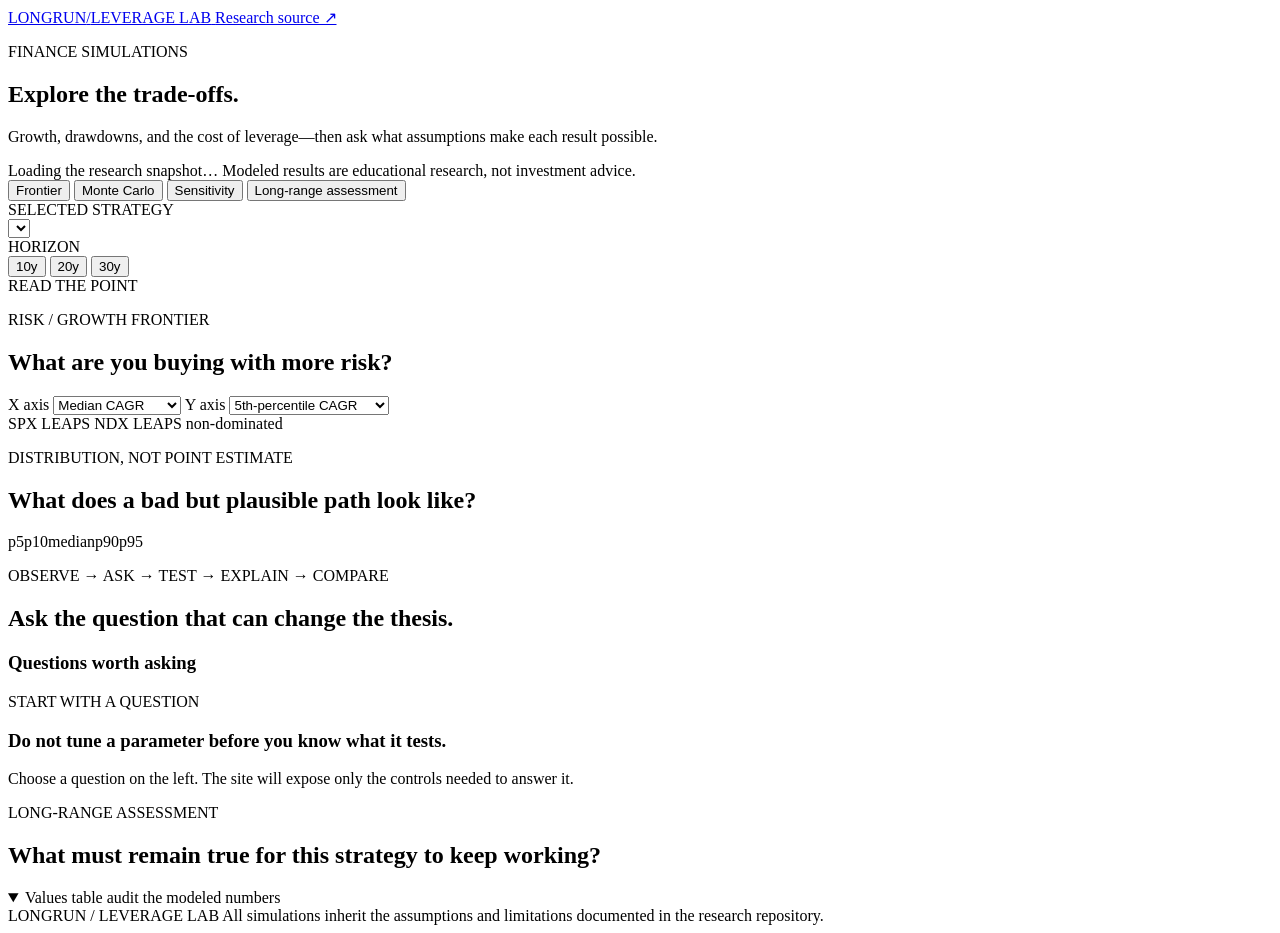
==== site/index.html @ 4861a901 "Add GitHub Pages app shell for Leverage Lab" ====
<!doctype html>
<html lang="en">
<head>
  <meta charset="utf-8" />
  <meta name="viewport" content="width=device-width, initial-scale=1" />
  <meta name="description" content="Explore long-run leverage strategies, their frontiers, and the assumptions that make them work or fail." />
  <title>Longrun · Leverage Lab</title>
  <link rel="stylesheet" href="styles.css" />
</head>
<body>
  <header class="site-header">
    <a class="brand" href="#" aria-label="Longrun Leverage Lab home">
      <span>LONGRUN</span><span class="brand-slash">/</span><span>LEVERAGE LAB</span>
    </a>
    <a class="source-link" href="https://github.com/pcarlsgaard/longrun_leverage" target="_blank" rel="noreferrer">Research source ↗</a>
  </header>

  <main>
    <section class="hero">
      <p class="eyebrow">FINANCE SIMULATIONS</p>
      <h1>Explore the trade-offs.</h1>
      <p class="hero-copy">Growth, drawdowns, and the cost of leverage—then ask what assumptions make each result possible.</p>
      <div class="hero-meta">
        <span id="snapshot-status" class="status-dot">Loading the research snapshot…</span>
        <span>Modeled results are educational research, not investment advice.</span>
      </div>
    </section>

    <nav class="analysis-nav" aria-label="Analysis modes">
      <button class="nav-tab active" data-view="frontier">Frontier</button>
      <button class="nav-tab" data-view="montecarlo">Monte Carlo</button>
      <button class="nav-tab" data-view="sensitivity">Sensitivity</button>
      <button class="nav-tab" data-view="longrange">Long-range assessment</button>
    </nav>

    <section class="workspace">
      <aside class="strategy-rail">
        <div class="rail-sticky">
          <div class="rail-label">SELECTED STRATEGY</div>
          <select id="strategy-select" aria-label="Selected strategy"></select>
          <div id="strategy-summary" class="strategy-summary"></div>

          <div class="rail-label rail-space">HORIZON</div>
          <div class="segmented" id="horizon-control" aria-label="Horizon">
            <button data-horizon="10">10y</button>
            <button data-horizon="20" class="active">20y</button>
            <button data-horizon="30">30y</button>
          </div>

          <div class="rail-label rail-space">READ THE POINT</div>
          <div id="point-reading" class="point-reading"></div>
        </div>
      </aside>

      <div class="analysis-area">
        <section id="view-frontier" class="view active">
          <div class="section-heading">
            <div>
              <p class="eyebrow">RISK / GROWTH FRONTIER</p>
              <h2>What are you buying with more risk?</h2>
            </div>
            <div class="axis-picker">
              <label>
                X axis
                <select id="x-axis">
                  <option value="cagr_p50">Median CAGR</option>
                  <option value="mean_delta_exposure">Mean equity delta</option>
                  <option value="premium_budget">Premium budget</option>
                </select>
              </label>
              <label>
                Y axis
                <select id="y-axis">
                  <option value="cagr_p5">5th-percentile CAGR</option>
                  <option value="max_drawdown_median">Median max drawdown</option>
                  <option value="prob_drawdown_worse_than_60">P(drawdown &gt;60%)</option>
                </select>
              </label>
            </div>
          </div>
          <div class="chart-card">
            <div id="frontier-chart" class="svg-chart" role="img" aria-label="Efficient frontier scatter plot"></div>
            <div class="chart-legend"><span class="legend-dot spx"></span>SPX LEAPS <span class="legend-dot ndx"></span>NDX LEAPS <span class="legend-ring"></span>non-dominated</div>
          </div>
          <div id="frontier-insight" class="insight-card"></div>
        </section>

        <section id="view-montecarlo" class="view">
          <div class="section-heading">
            <div>
              <p class="eyebrow">DISTRIBUTION, NOT POINT ESTIMATE</p>
              <h2>What does a bad but plausible path look like?</h2>
            </div>
          </div>
          <div id="mc-metrics" class="metric-grid"></div>
          <div class="chart-card distribution-card">
            <div class="distribution-labels"><span>p5</span><span>p10</span><span>median</span><span>p90</span><span>p95</span></div>
            <div id="distribution-strip" class="distribution-strip"></div>
          </div>
          <div id="mc-explanation" class="insight-card"></div>
        </section>

        <section id="view-sensitivity" class="view">
          <div class="section-heading">
            <div>
              <p class="eyebrow">OBSERVE → ASK → TEST → EXPLAIN → COMPARE</p>
              <h2>Ask the question that can change the thesis.</h2>
            </div>
          </div>
          <div id="thesis-card" class="thesis-card"></div>
          <div class="sensitivity-layout">
            <div>
              <h3>Questions worth asking</h3>
              <div id="question-list" class="question-list"></div>
            </div>
            <div id="experiment-panel" class="experiment-panel">
              <div class="empty-experiment">
                <p class="eyebrow">START WITH A QUESTION</p>
                <h3>Do not tune a parameter before you know what it tests.</h3>
                <p>Choose a question on the left. The site will expose only the controls needed to answer it.</p>
              </div>
            </div>
          </div>
        </section>

        <section id="view-longrange" class="view">
          <div class="section-heading">
            <div>
              <p class="eyebrow">LONG-RANGE ASSESSMENT</p>
              <h2>What must remain true for this strategy to keep working?</h2>
            </div>
          </div>
          <div id="longrange-interpretation" class="longrange-grid"></div>
          <details class="values-details" open>
            <summary>Values table <span>audit the modeled numbers</span></summary>
            <div class="table-wrap"><table id="values-table"></table></div>
          </details>
        </section>
      </div>
    </section>
  </main>

  <footer>
    <span>LONGRUN / LEVERAGE LAB</span>
    <span>All simulations inherit the assumptions and limitations documented in the research repository.</span>
  </footer>

  <script src="app.js" defer></script>
</body>
</html>
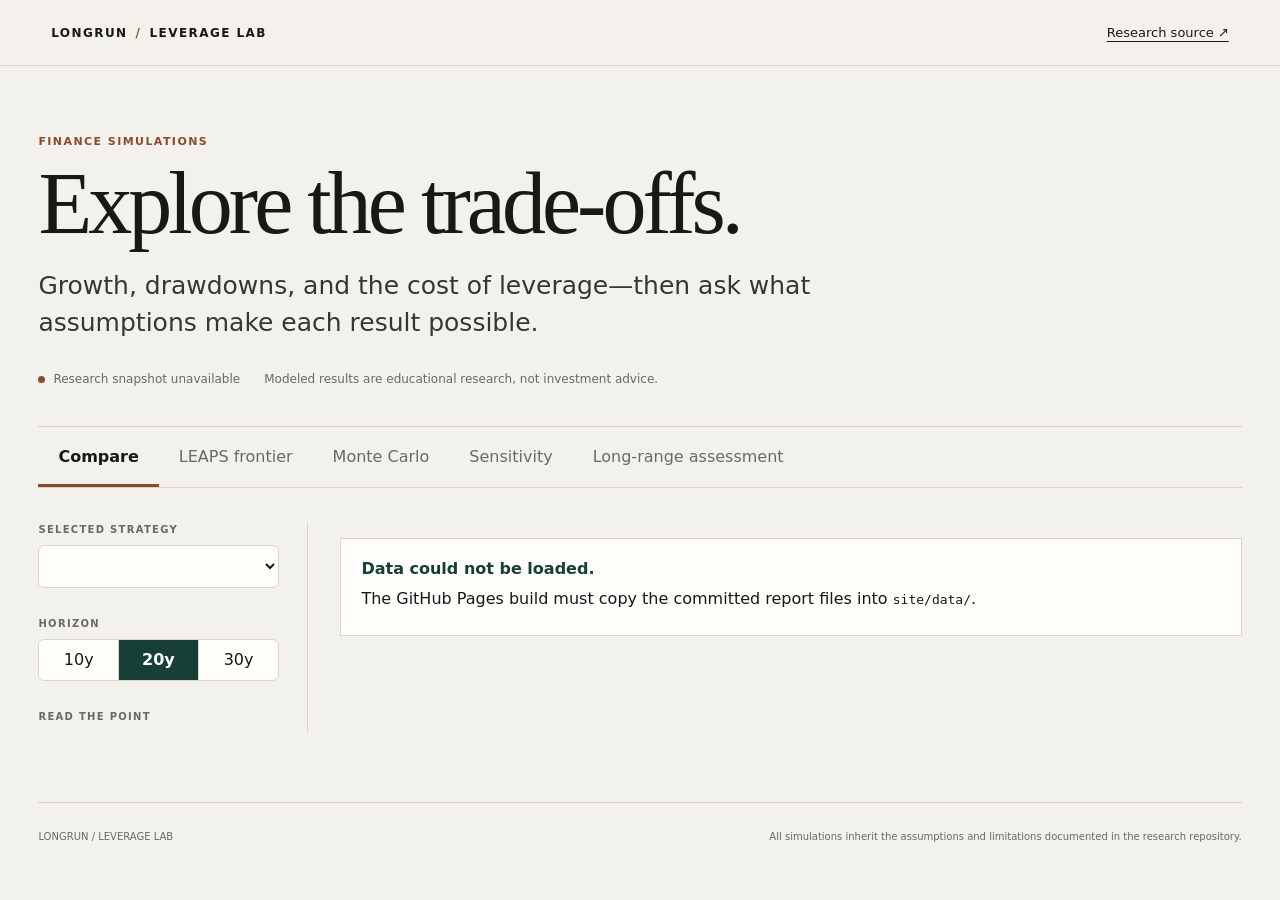
==== commit 576e59a0: "Restore cross-strategy compare home view" ====
--- a/site/index.html
+++ b/site/index.html
@@ -27,7 +27,8 @@
     </section>
 
     <nav class="analysis-nav" aria-label="Analysis modes">
-      <button class="nav-tab active" data-view="frontier">Frontier</button>
+      <button class="nav-tab active" data-view="compare">Compare</button>
+      <button class="nav-tab" data-view="frontier">LEAPS frontier</button>
       <button class="nav-tab" data-view="montecarlo">Monte Carlo</button>
       <button class="nav-tab" data-view="sensitivity">Sensitivity</button>
       <button class="nav-tab" data-view="longrange">Long-range assessment</button>
@@ -53,7 +54,41 @@
       </aside>
 
       <div class="analysis-area">
-        <section id="view-frontier" class="view active">
+        <section id="view-compare" class="view active">
+          <div class="section-heading">
+            <div>
+              <p class="eyebrow">CROSS-STRATEGY COMPARISON</p>
+              <h2>Compare mechanisms in one frame.</h2>
+              <p class="compare-subcopy">Vanilla indexes, always-on leverage, SMA-managed leverage, stock/bond portfolios, and LEAPS can all live in the same comparison basket.</p>
+            </div>
+            <div class="axis-picker">
+              <label>X axis<select id="compare-x"></select></label>
+              <label>Y axis<select id="compare-y"></select></label>
+            </div>
+          </div>
+          <div class="compare-toolbar">
+            <div id="compare-presets" class="control-row"></div>
+            <button id="compare-reset" class="control-chip">Reset basket</button>
+          </div>
+          <div class="chart-card">
+            <div id="compare-chart" class="svg-chart" role="img" aria-label="Cross-strategy comparison chart"></div>
+            <div id="compare-legend" class="chart-legend"></div>
+          </div>
+          <div id="compare-insight" class="insight-card"></div>
+          <div class="compare-grid">
+            <div>
+              <h3>Strategy universe</h3>
+              <div id="compare-universe" class="compare-universe"></div>
+            </div>
+            <div>
+              <h3>Selected basket</h3>
+              <div class="table-wrap"><table id="compare-table"></table></div>
+            </div>
+          </div>
+          <div class="method-note">Historical comparison uses each strategy's committed reconstructed history. LEAPS points use the frontier historical simulation; SMA points use the corrected price-signal, LAG2/25-bp implementation where available. Use the Monte Carlo and Sensitivity tabs for model-specific uncertainty.</div>
+        </section>
+
+        <section id="view-frontier" class="view">
           <div class="section-heading">
             <div>
               <p class="eyebrow">RISK / GROWTH FRONTIER</p>
@@ -146,5 +181,6 @@
   </footer>
 
   <script src="app.js" defer></script>
+  <script src="compare.js" defer></script>
 </body>
 </html>
--- a/site/styles.css
+++ b/site/styles.css
@@ -0,0 +1,213 @@
+:root {
+  color-scheme: light;
+  --bg: #f3f1eb;
+  --paper: #fffefa;
+  --ink: #161916;
+  --muted: #666b65;
+  --line: #d8d5cc;
+  --soft: #e9e6dd;
+  --accent: #173f36;
+  --accent-2: #8a4a2f;
+  --accent-3: #486f82;
+  --good: #245c4d;
+  --warn: #88511f;
+  --shadow: 0 14px 45px rgba(35, 38, 33, .08);
+}
+
+* { box-sizing: border-box; }
+html { scroll-behavior: smooth; }
+body {
+  margin: 0;
+  background: var(--bg);
+  color: var(--ink);
+  font-family: Inter, ui-sans-serif, system-ui, -apple-system, BlinkMacSystemFont, "Segoe UI", sans-serif;
+  line-height: 1.5;
+}
+button, select { font: inherit; }
+button { color: inherit; }
+
+.site-header {
+  height: 66px;
+  display: flex;
+  align-items: center;
+  justify-content: space-between;
+  padding: 0 4vw;
+  border-bottom: 1px solid var(--line);
+  background: rgba(243,241,235,.92);
+  backdrop-filter: blur(14px);
+  position: sticky;
+  top: 0;
+  z-index: 20;
+}
+.brand {
+  text-decoration: none;
+  color: var(--ink);
+  font-size: 12px;
+  font-weight: 800;
+  letter-spacing: .12em;
+}
+.brand-slash { color: var(--accent-2); margin: 0 8px; }
+.source-link { color: var(--ink); font-size: 13px; text-decoration-thickness: 1px; text-underline-offset: 4px; }
+
+main { width: min(1500px, 94vw); margin: 0 auto; }
+.hero { padding: 68px 0 38px; border-bottom: 1px solid var(--line); }
+.eyebrow { margin: 0 0 10px; color: var(--accent-2); font-size: 11px; font-weight: 800; letter-spacing: .13em; }
+h1 { margin: 0; font-family: Georgia, "Times New Roman", serif; font-size: clamp(44px, 7vw, 88px); font-weight: 500; letter-spacing: -.045em; line-height: .98; }
+.hero-copy { max-width: 790px; margin: 20px 0 0; color: #343834; font-size: clamp(18px, 2vw, 25px); }
+.hero-meta { display: flex; gap: 24px; flex-wrap: wrap; margin-top: 28px; font-size: 12px; color: var(--muted); }
+.status-dot::before { content: ""; display: inline-block; width: 7px; height: 7px; margin-right: 8px; border-radius: 50%; background: var(--accent-2); }
+.status-dot.ready::before { background: var(--good); }
+
+.analysis-nav { display: flex; gap: 0; overflow-x: auto; border-bottom: 1px solid var(--line); }
+.nav-tab { border: 0; background: transparent; padding: 18px 20px 15px; color: var(--muted); cursor: pointer; border-bottom: 3px solid transparent; white-space: nowrap; }
+.nav-tab:hover { color: var(--ink); }
+.nav-tab.active { color: var(--ink); border-bottom-color: var(--accent-2); font-weight: 700; }
+
+.workspace { display: grid; grid-template-columns: 270px minmax(0,1fr); gap: 32px; padding: 34px 0 70px; }
+.strategy-rail { border-right: 1px solid var(--line); padding-right: 28px; }
+.rail-sticky { position: sticky; top: 92px; }
+.rail-label { font-size: 10px; font-weight: 800; color: var(--muted); letter-spacing: .13em; margin-bottom: 8px; }
+.rail-space { margin-top: 28px; }
+#strategy-select, .axis-picker select {
+  width: 100%;
+  border: 1px solid var(--line);
+  background: var(--paper);
+  padding: 10px 12px;
+  border-radius: 6px;
+  color: var(--ink);
+}
+.strategy-summary { margin-top: 14px; font-size: 13px; color: var(--muted); }
+.strategy-summary strong { color: var(--ink); }
+.segmented { display: grid; grid-template-columns: repeat(3,1fr); border: 1px solid var(--line); border-radius: 7px; overflow: hidden; }
+.segmented button { padding: 8px 5px; border: 0; border-right: 1px solid var(--line); background: var(--paper); cursor: pointer; }
+.segmented button:last-child { border-right: 0; }
+.segmented button.active { color: white; background: var(--accent); font-weight: 700; }
+.point-reading { font-size: 13px; color: var(--muted); }
+.point-reading p { margin: 0 0 10px; }
+.point-reading strong { color: var(--ink); }
+
+.analysis-area { min-width: 0; }
+.view { display: none; animation: fade .2s ease; }
+.view.active { display: block; }
+@keyframes fade { from { opacity: .4; transform: translateY(3px); } to { opacity: 1; transform: none; } }
+.section-heading { display: flex; justify-content: space-between; gap: 30px; align-items: flex-end; margin-bottom: 22px; }
+h2 { margin: 0; font-family: Georgia, "Times New Roman", serif; font-weight: 500; font-size: clamp(30px, 4vw, 48px); letter-spacing: -.03em; }
+h3 { margin: 0 0 10px; font-size: 18px; }
+.axis-picker { display: flex; gap: 10px; }
+.axis-picker label { width: 160px; font-size: 10px; color: var(--muted); text-transform: uppercase; letter-spacing: .08em; }
+.axis-picker select { margin-top: 5px; text-transform: none; letter-spacing: normal; font-size: 12px; }
+
+.chart-card, .thesis-card, .experiment-panel, .values-details, .insight-card {
+  background: var(--paper);
+  border: 1px solid var(--line);
+  box-shadow: var(--shadow);
+}
+.chart-card { padding: 20px; min-height: 510px; }
+.svg-chart { min-height: 450px; width: 100%; overflow: hidden; }
+.svg-chart svg { width: 100%; height: 450px; display: block; }
+.chart-legend { display: flex; align-items: center; flex-wrap: wrap; gap: 8px; font-size: 11px; color: var(--muted); padding-top: 6px; }
+.legend-dot { width: 9px; height: 9px; border-radius: 50%; display: inline-block; }
+.legend-dot.spx { background: var(--accent); }
+.legend-dot.ndx { background: var(--accent-2); }
+.legend-ring { width: 11px; height: 11px; border: 2px solid var(--ink); border-radius: 50%; display: inline-block; margin-left: 12px; }
+.insight-card { margin-top: 16px; padding: 18px 20px; box-shadow: none; }
+.insight-card strong { color: var(--accent); }
+.insight-card p { margin: 6px 0; }
+
+.metric-grid { display: grid; grid-template-columns: repeat(4,1fr); gap: 10px; margin-bottom: 14px; }
+.metric { background: var(--paper); border: 1px solid var(--line); padding: 18px; min-height: 115px; }
+.metric .label { font-size: 10px; color: var(--muted); text-transform: uppercase; letter-spacing: .1em; }
+.metric .value { display: block; font-family: Georgia, serif; font-size: 32px; margin-top: 8px; }
+.metric .sub { display: block; margin-top: 5px; font-size: 11px; color: var(--muted); }
+.distribution-card { min-height: 180px; }
+.distribution-labels { display: grid; grid-template-columns: repeat(5,1fr); color: var(--muted); font-size: 11px; }
+.distribution-labels span:nth-child(n+2) { text-align: center; }
+.distribution-labels span:last-child { text-align: right; }
+.distribution-strip { height: 90px; position: relative; margin-top: 25px; }
+.dist-line { position: absolute; top: 42px; height: 2px; background: var(--line); left: 2%; right: 2%; }
+.dist-point { position: absolute; top: 32px; width: 20px; height: 20px; margin-left: -10px; border-radius: 50%; border: 2px solid var(--paper); box-shadow: 0 0 0 1px var(--line); background: var(--accent); }
+.dist-point.median { width: 26px; height: 26px; top: 29px; margin-left: -13px; background: var(--accent-2); }
+.dist-value { position: absolute; top: 62px; transform: translateX(-50%); font-size: 10px; white-space: nowrap; color: var(--muted); }
+
+.thesis-card { padding: 23px; margin-bottom: 24px; }
+.thesis-card .thesis-main { font-family: Georgia, serif; font-size: 21px; max-width: 920px; }
+.thesis-columns { display: grid; grid-template-columns: 1fr 1fr; gap: 24px; margin-top: 18px; }
+.mini-list { margin: 0; padding-left: 18px; color: var(--muted); font-size: 13px; }
+.mini-list li { margin-bottom: 7px; }
+.sensitivity-layout { display: grid; grid-template-columns: minmax(280px,.85fr) minmax(400px,1.4fr); gap: 18px; align-items: start; }
+.question-list { display: grid; gap: 10px; }
+.question-card { border: 1px solid var(--line); background: rgba(255,254,250,.68); padding: 16px; cursor: pointer; text-align: left; border-radius: 7px; }
+.question-card:hover, .question-card.active { background: var(--paper); border-color: #a8a49b; transform: translateY(-1px); }
+.question-card .q-order { font-size: 9px; color: var(--accent-2); font-weight: 800; letter-spacing: .12em; }
+.question-card h4 { margin: 8px 0 6px; font-size: 15px; }
+.question-card p { margin: 0; font-size: 12px; color: var(--muted); }
+.experiment-panel { min-height: 420px; padding: 22px; }
+.empty-experiment { max-width: 520px; color: var(--muted); padding: 45px 20px; }
+.experiment-panel h3 { font-family: Georgia, serif; font-size: 26px; font-weight: 500; }
+.control-row { display: flex; gap: 8px; flex-wrap: wrap; margin: 18px 0; }
+.control-chip { border: 1px solid var(--line); background: var(--paper); border-radius: 999px; padding: 7px 12px; cursor: pointer; font-size: 12px; }
+.control-chip.active { background: var(--accent); color: white; border-color: var(--accent); }
+.experiment-result { display: grid; grid-template-columns: repeat(3,1fr); gap: 10px; margin: 18px 0; }
+.result-box { border-top: 2px solid var(--accent-2); background: #f8f6f0; padding: 13px; }
+.result-box .label { font-size: 9px; color: var(--muted); text-transform: uppercase; letter-spacing: .1em; }
+.result-box .value { font-size: 22px; font-family: Georgia, serif; }
+.explanation-stack { display: grid; gap: 10px; }
+.explanation-block { border-left: 3px solid var(--soft); padding: 8px 12px; }
+.explanation-block h4 { margin: 0 0 3px; font-size: 12px; }
+.explanation-block p { margin: 0; color: var(--muted); font-size: 12px; }
+.stop-rule { background: #f4eadf; border: 1px solid #dcc3a9; padding: 12px; margin-top: 12px; font-size: 12px; }
+
+.longrange-grid { display: grid; grid-template-columns: repeat(2,1fr); gap: 12px; margin-bottom: 18px; }
+.longrange-card { background: var(--paper); border: 1px solid var(--line); padding: 18px; }
+.longrange-card .label { font-size: 9px; color: var(--accent-2); font-weight: 800; letter-spacing: .12em; }
+.longrange-card p { color: #414541; font-size: 13px; margin-bottom: 0; }
+.values-details { box-shadow: none; padding: 0; }
+.values-details summary { list-style: none; cursor: pointer; padding: 16px 18px; font-weight: 700; border-bottom: 1px solid var(--line); }
+.values-details summary span { color: var(--muted); font-weight: 400; font-size: 11px; margin-left: 8px; }
+.table-wrap { overflow-x: auto; }
+table { border-collapse: collapse; width: 100%; font-size: 12px; }
+th, td { border-bottom: 1px solid var(--soft); padding: 10px 12px; text-align: right; white-space: nowrap; }
+th:first-child, td:first-child { text-align: left; }
+th { color: var(--muted); font-size: 9px; text-transform: uppercase; letter-spacing: .08em; }
+tr.selected-row { background: #eef3f0; }
+
+footer { width: min(1500px,94vw); margin: 0 auto; padding: 26px 0 45px; display: flex; gap: 20px; justify-content: space-between; color: var(--muted); font-size: 10px; border-top: 1px solid var(--line); }
+
+.chart-axis { stroke: #a9aaa4; stroke-width: 1; }
+.chart-grid { stroke: #e4e1d8; stroke-width: 1; }
+.chart-label { font-size: 10px; fill: #666b65; }
+.chart-point { cursor: pointer; transition: opacity .15s, r .15s; }
+.chart-point:hover { opacity: .72; }
+.chart-point.selected { stroke: #111; stroke-width: 3; }
+.chart-point.frontier { stroke: #111; stroke-width: 1.6; }
+.chart-point.dim { opacity: .22; }
+.chart-tooltip { pointer-events: none; }
+
+@media (max-width: 980px) {
+  .workspace { grid-template-columns: 1fr; }
+  .strategy-rail { border-right: 0; border-bottom: 1px solid var(--line); padding: 0 0 20px; }
+  .rail-sticky { position: static; display: grid; grid-template-columns: 1fr 1fr; gap: 12px 20px; }
+  .rail-space { margin-top: 0; }
+  .point-reading { grid-column: 1 / -1; }
+  .sensitivity-layout { grid-template-columns: 1fr; }
+  .section-heading { align-items: flex-start; flex-direction: column; }
+  .metric-grid { grid-template-columns: repeat(2,1fr); }
+}
+
+@media (max-width: 650px) {
+  main, footer { width: min(100% - 28px, 1500px); }
+  .site-header { padding: 0 14px; }
+  .source-link { font-size: 11px; }
+  .hero { padding-top: 42px; }
+  .analysis-nav { margin: 0 -14px; padding-left: 14px; }
+  .nav-tab { padding-left: 14px; padding-right: 14px; }
+  .rail-sticky { grid-template-columns: 1fr; }
+  .axis-picker { width: 100%; }
+  .axis-picker label { flex: 1; width: auto; }
+  .chart-card { padding: 10px; min-height: 420px; }
+  .svg-chart, .svg-chart svg { min-height: 380px; height: 380px; }
+  .metric-grid, .thesis-columns, .longrange-grid, .experiment-result { grid-template-columns: 1fr; }
+  .sensitivity-layout { display: block; }
+  .experiment-panel { margin-top: 18px; }
+  footer { flex-direction: column; }
+}
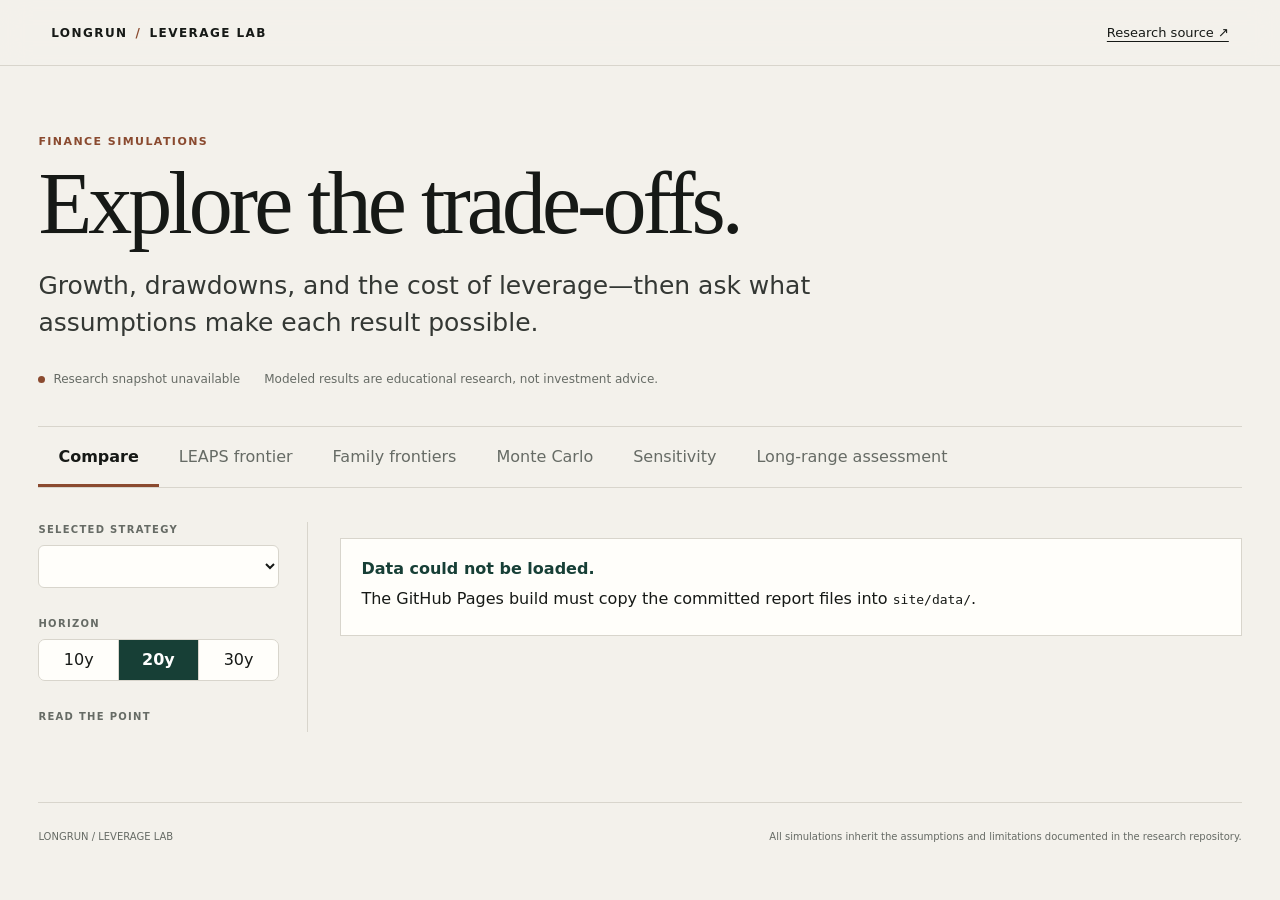
==== commit 204c5ce5: "Add family frontier navigation" ====
--- a/site/index.html
+++ b/site/index.html
@@ -29,6 +29,7 @@
     <nav class="analysis-nav" aria-label="Analysis modes">
       <button class="nav-tab active" data-view="compare">Compare</button>
       <button class="nav-tab" data-view="frontier">LEAPS frontier</button>
+      <button class="nav-tab" data-view="families">Family frontiers</button>
       <button class="nav-tab" data-view="montecarlo">Monte Carlo</button>
       <button class="nav-tab" data-view="sensitivity">Sensitivity</button>
       <button class="nav-tab" data-view="longrange">Long-range assessment</button>
@@ -86,6 +87,10 @@
             </div>
           </div>
           <div class="method-note">Historical comparison uses each strategy's committed reconstructed history. LEAPS points use the frontier historical simulation; SMA points use the corrected price-signal, LAG2/25-bp implementation where available. Use the Monte Carlo and Sensitivity tabs for model-specific uncertainty.</div>
+        </section>
+
+        <section id="view-families" class="view">
+          <iframe src="family-frontiers.html" title="Historical and simulated strategy family frontiers" style="width:100%;min-height:1600px;border:0" loading="lazy"></iframe>
         </section>
 
         <section id="view-frontier" class="view">
--- a/site/styles.css
+++ b/site/styles.css
@@ -211,3 +211,20 @@
   .experiment-panel { margin-top: 18px; }
   footer { flex-direction: column; }
 }
+
+
+.compare-subcopy{max-width:720px;margin:10px 0 0;color:var(--muted);font-size:13px}
+.compare-toolbar{display:flex;justify-content:space-between;gap:12px;align-items:center;margin-bottom:14px;flex-wrap:wrap}
+.compare-grid{display:grid;grid-template-columns:minmax(260px,.8fr) minmax(520px,1.4fr);gap:18px;margin-top:20px;align-items:start}
+.compare-universe{display:grid;gap:10px}
+.compare-family{background:var(--paper);border:1px solid var(--line);padding:14px}
+.compare-family-title{display:flex;align-items:center;gap:8px;font-size:11px;font-weight:800;letter-spacing:.06em;text-transform:uppercase;margin-bottom:9px}
+.family-swatch{width:9px;height:9px;border-radius:50%;display:inline-block;flex:0 0 auto}
+.compare-checks{display:grid;gap:6px}
+.compare-check{display:flex;gap:8px;align-items:flex-start;font-size:12px;color:#424742;cursor:pointer}
+.compare-check input{margin-top:2px}
+.family-legend{display:inline-flex;align-items:center;gap:5px;margin-right:8px}
+.method-note{margin-top:14px;padding:13px 15px;border-left:3px solid var(--accent-3);color:var(--muted);font-size:11px;background:rgba(255,254,250,.55)}
+.compare-point{cursor:pointer}
+#compare-table tbody tr:hover{background:#f5f3ed}
+@media(max-width:980px){.compare-grid{grid-template-columns:1fr}}
